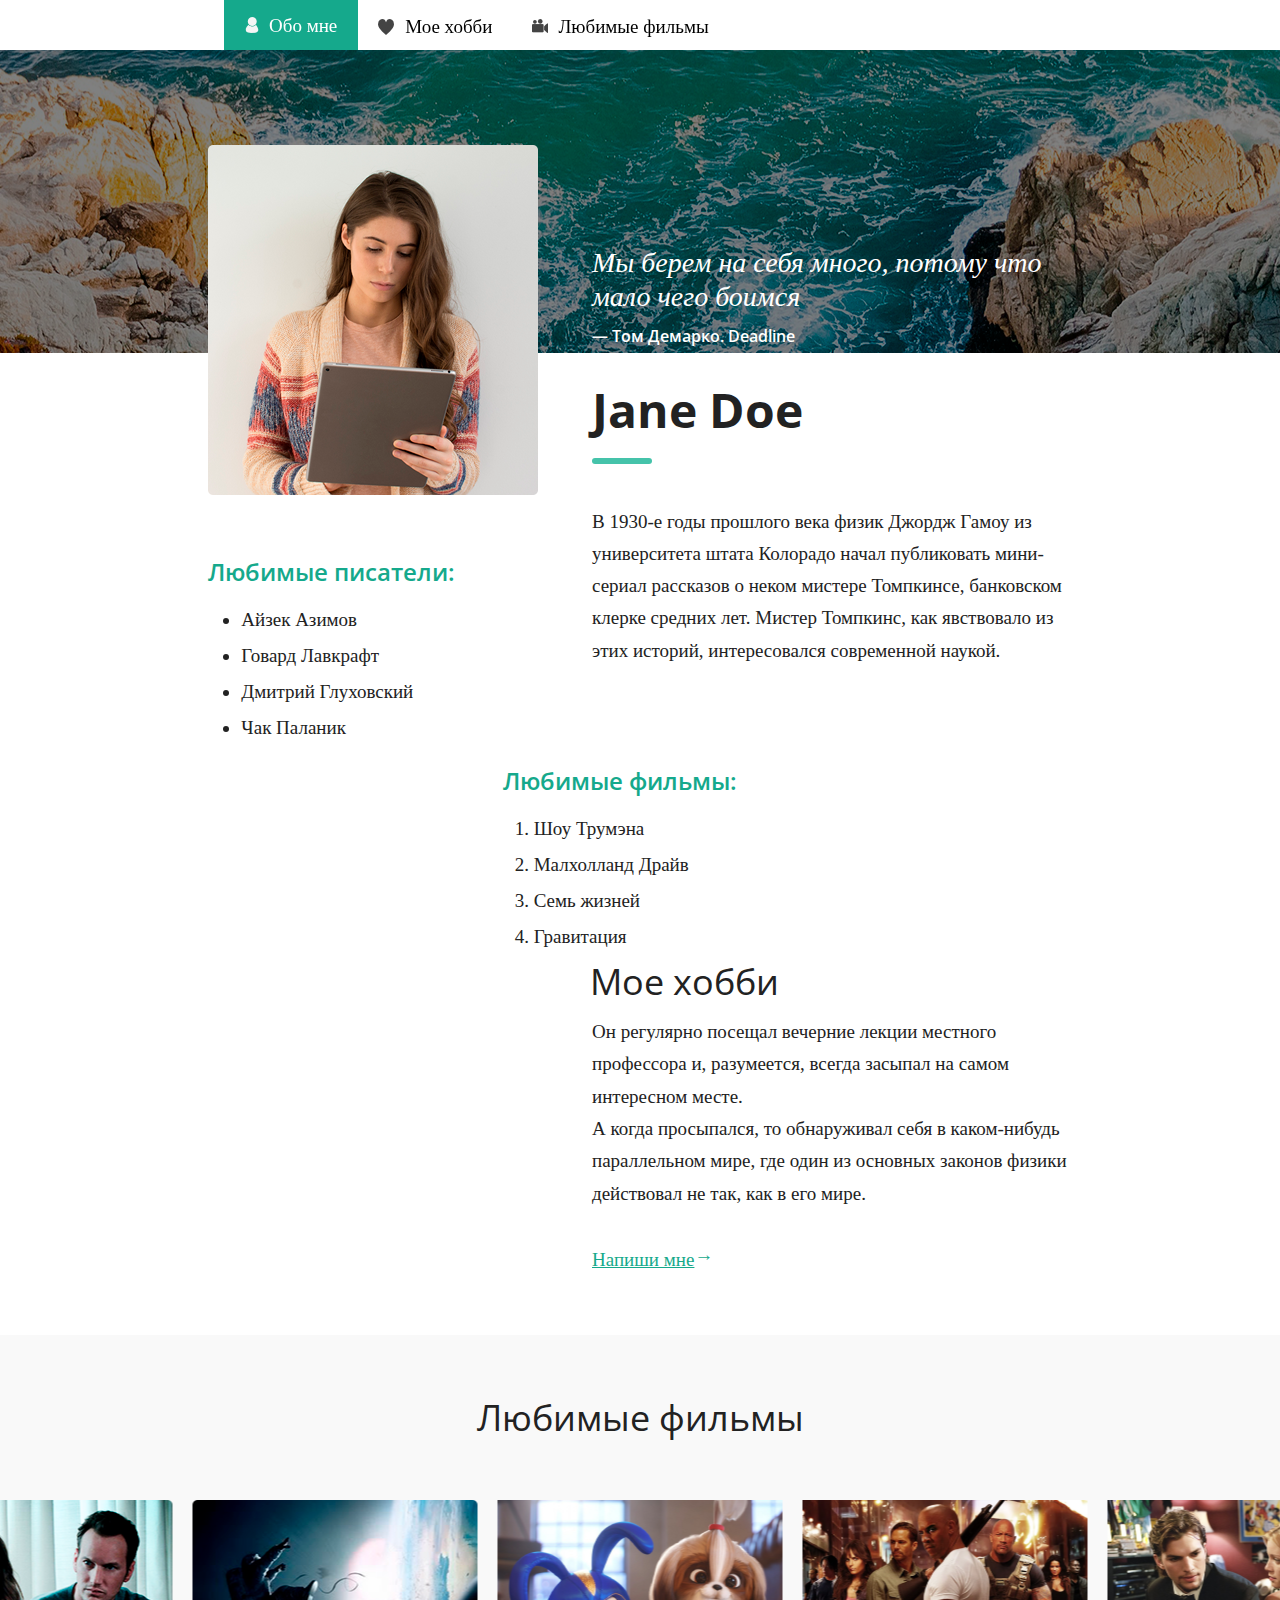
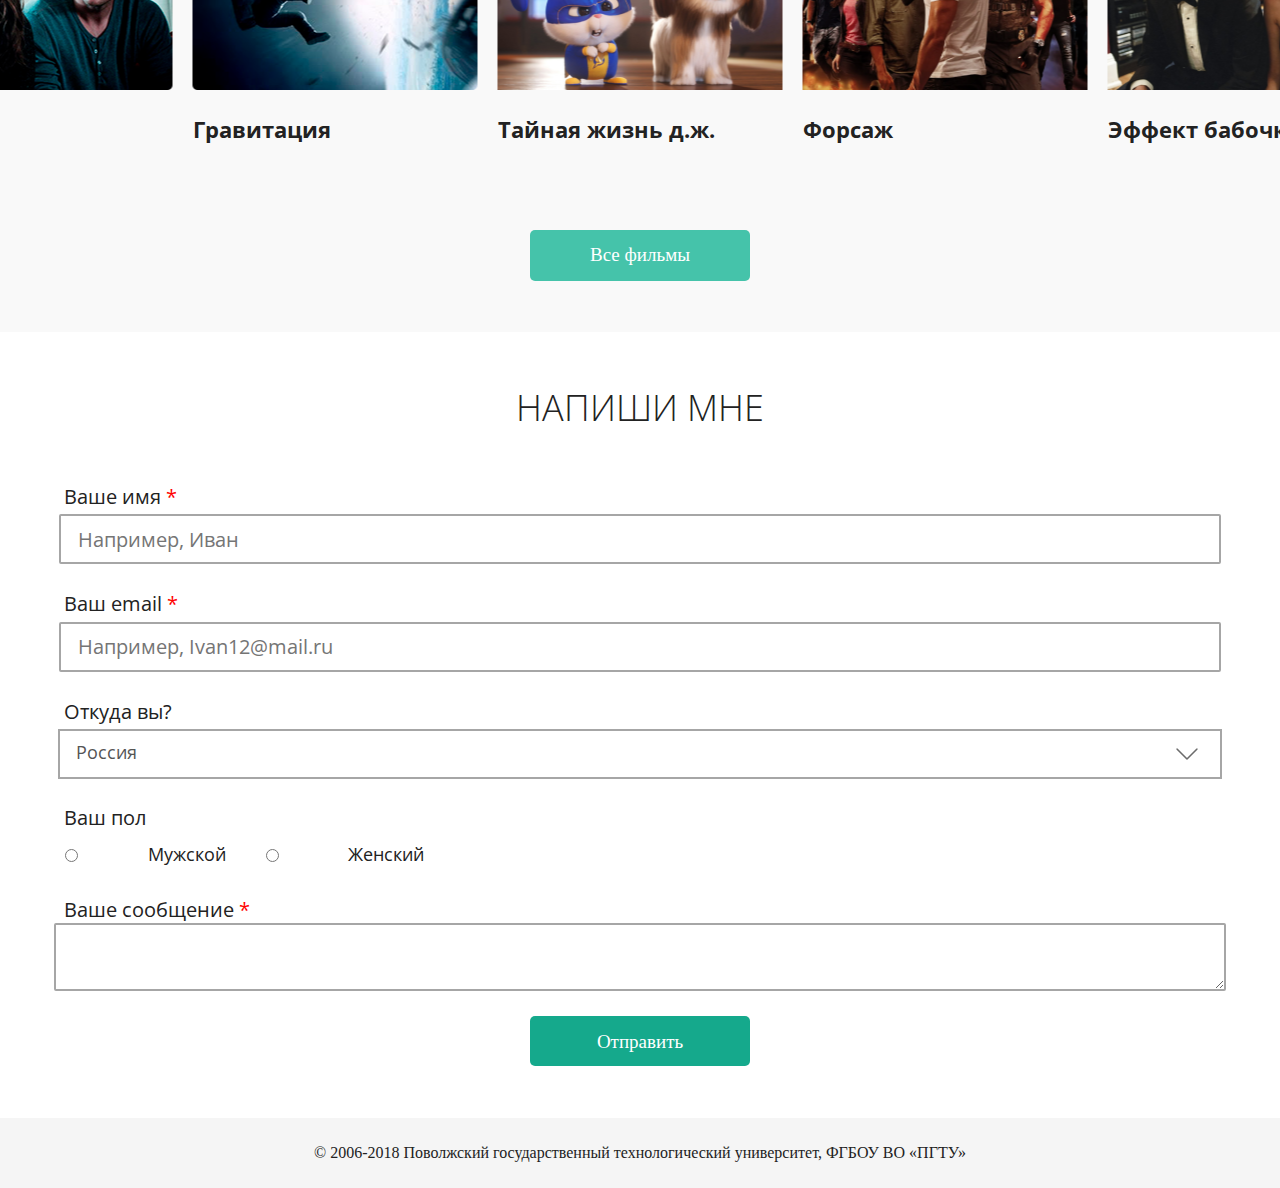
==== lw12/index.html @ cef49a0c "add adaptivity up to 1024px" ====
<!DOCTYPE html>
<html lang="ru">
  <head>
    <meta charset="UTF-8">
    <title>Страничка о человеке</title>
    <meta name="viewport" content="width=device-width, initial-scale=1.0">
    <link href="css/main.css" rel="stylesheet">
    <script src="js/main.js" defer></script>
  </head>
  <body>
    <article>                   <!--Обо мне-->
      <div class="container">
        <a class="anchor_about" name="about_me"></a>
        <div class="about">
          <nav>                       <!--Меню-->
            <ul class="menu">
              <li class="menu_about">
                <a href="#about_me" class="person_icon icon">
                  Обо мне
                </a>  
              </li>
              <li>
                <a href="#hobby" class="hobby_icon icon">
                  Мое хобби
                </a>  
              </li>
              <li>
                <a href="#film" class="video_icon icon">
                  Любимые фильмы
                </a>  
              </li>
            </ul>
          </nav>
          <img src="img/photo.png" class="my_photo">
          <div class="name">
            <blockquote class="citation">
              Мы берем на себя много, потому что 
              мало чего боимся
              <strong class="author">— Том Демарко. Deadline</strong>
            </blockquote>
            <h1 class="name_header">
              Jane Doe
            </h1>
            <div class="rectangle"></div>
          </div>
          <p class="physic">
            В 1930-е годы прошлого века физик Джордж Гамоу из 
            университета штата Колорадо начал публиковать
            мини-сериал рассказов о неком мистере Томпкинсе, 
            банковском клерке средних лет. Мистер Томпкинс, как 
            явствовало из этих историй, интересовался современной 
            наукой. 
          </p>
          <div class="favorite writers">
            <h2 class="header_list">Любимые писатели:</h2>
            <ul class="list_writer">
              <li>Айзек Азимов</li>
              <li>Говард Лавкрафт</li>
              <li>Дмитрий Глуховский</li>
              <li>Чак Паланик</li>
            </ul>
          </div>
          <div class="favorite movies">
            <h2 class="header_list">Любимые фильмы:</h2>
            <ul class="list_film">
              <li>1. Шоу Трумэна</li>
              <li>2. Малхолланд Драйв</li>
              <li>3. Семь жизней</li>
              <li>4. Гравитация</li>
            </ul>
          </div>
          <a class="anchor_hobby" name="hobby"></a>
          <div class="hobby">
            <h2 class="hobby_header">
              Мое хобби
            </h2>
            <p class="hobby_text">
              Он регулярно посещал вечерние лекции местного профессора
              и, разумеется, всегда засыпал на самом интересном месте.<br>     
              А когда просыпался, то обнаруживал себя в каком-нибудь 
              параллельном мире, где один из основных законов физики
              действовал не так, как в его мире. 
            </p>
            <a class="ref" href="#form">Напиши мне</a>
          </div>
          <div class="clear"></div>
        </div>
      </div>
    </article>
    <section class="films">     <!--Фильмы-->
      <div class="container">   
        <h2 class="header_loving_movies">Любимые фильмы</h2>
        <a class="anchor_film" name="film"></a>
        <img class="arrow_left" id="arrow_left" name="arrow_left" src="img/arrow_left.png">
        <div class="loving_movies">
          <div class="carusel" id="carusel">
            <div class="film" id="film1">
              <img src="img/film1.png">
              <h3 class="film_header">Побег из Шоушенка</h3>
              <p class="film_text">
                Успешный банкир Энди Дюфрейн 
                обвинен в убийстве собственной 
                жены и ее любовника. Оказавшись в 
                тюрьме под названием Шоушенк, он 
                сталкивается с жестокостью и 
                беззаконием, царящими по обе 
                стороны решетки. Каждый, кто 
                попадает в эти стены, становится их 
                рабом до конца жизни. Но Энди, 
                вооруженный живым умом и доброй 
                душой, отказывается мириться с 
                приговором судьбы и начинает 
                разрабатывать невероятно дерзкий 
                план своего освобождения.
              </p>
            </div>
            <div class="film" id="film2">
              <img src="img/film2.png">
              <h3 class="film_header">Наркоз</h3>
              <p class="film_text">
                Клай Бересфорд вынужден лечь под 
                нож. Однако в процессе операции на 
                сердце он неожиданно приходит в 
                себя. Находясь в парализованном 
                состоянии, будучи не в силах 
                пошевелить ни рукой, ни ногой, он, 
                тем не менее, чувствует каждое 
                касание скальпеля к своей плоти…
              </p>    
            </div>
            <div class="film" id="film3">
              <img src="img/film3.png">
              <h3 class="film_header astral">Астрал</h3>
              <p class="film_text">
                Джош и Рене переезжают со своими 
                детьми в новый дом, но не успевают 
                толком распаковать вещи, как 
                начинаются странные события. 
                Необъяснимо перемещаются 
                предметы, в детской звучат странные 
                звуки… Но в настоящий ужас 
                приходят родители, когда их 
                десятилетний сын Далтон впадает в 
                кому. Все усилия врачей в больнице 
                помочь мальчику безуспешны.
              </p>  
            </div>
            <div class="film" id="film4">
              <img src="img/film4.png">
              <h3 class="film_header">Гравитация</h3>
              <p class="film_text">
                Доктор Райан Стоун, блестящий 
                специалист в области медицинского 
                инжиниринга, отправляется в свою 
                первую космическую миссию под 
                командованием ветерана 
                астронавтики Мэтта Ковальски, для 
                которого этот полет — последний 
                перед отставкой. Но во время, 
                казалось бы, рутинной работы за 
                бортом случается катастрофа.<br>
                Шаттл уничтожен, а Стоун и 
                Ковальски остаются совершенно 
                одни; они находятся в связке друг с 
                другом, и все, что они могут, — это 
                двигаться по орбите в абсолютно 
                черном пространстве без всякой 
                связи с Землей и какой-либо 
                надежды на спасение.
              </p>
            </div>
            <div class="film" id="film5">
              <img src="img/film5.png">
              <h3 class="film_header">Тайная жизнь д.ж.</h3>
              <p class="film_text">
                Чем же питомцы занимаются в 
                свободное время, когда их хозяева 
                уходят на работу? Оставшись одни, 
                домашние животные понимают, что 
                ничто человеческое им не чуждо: 
                ходят в гости, совершают набеги на 
                холодильник, слушают музыку и 
                весело проводят время. Но однажды 
                хозяйка главного героя приводит в 
                дом ещё одну собаку. И тогда 
                привычный образ жизни в 
                мгновение ока переворачивается с 
                ног на голову!
              </p>
            </div>
            <div class="film" id="film6">
              <img src="img/film6.png">
              <h3 class="film_header">Форсаж</h3>
              <p class="film_text">
                Серия американских фильмов в 
                жанре экшн. В центре сюжета 
                фильмов - незаконные гонки, 
                разборки уличных банд, кражи с
                использованием транспортных 
                средств. Каждый фильм - уникальная 
                история "семьи" гонщиков, которые 
                разворачивают и осуществляют 
                невероятные стратегические планы 
                по решению возникших на их пути 
                трудностей! 
              </p>    
            </div>
            <div class="film" id="film7">
              <img src="img/film7.png">
              <h3 class="film_header astral">Эффект бабочки</h3>
              <p class="film_text">
                Мальчик Эван перенял от своего 
                отца-психопата, ныне запертого в 
                доме для умалишённых, странную 
                болезнь — он не помнит некоторых 
                эпизодов своей жизни, причем в эти 
                моменты происходили довольно 
                странные, а то и ужасные события. 
                Возмужав и поступив в колледж, 
                Эван делает удивительное открытие. 
                Читая дневники, которые он писал в 
                детстве по совету врача, Эван может 
                возвращаться в детство и своими 
                действиями менять будущее.
              </p>  
            </div>
            <div class="film" id="film8">
              <img src="img/film8.png">
              <h3 class="film_header">Мальчишник в Вегасе</h3>
              <p class="film_text">
                Они мечтали устроить незабываемый 
                мальчишник в Вегасе. Но теперь им 
                необходимо вспомнить, что именно 
                произошло: что за ребенок сидит в 
                шкафу номера отеля? Как в ванную 
                попал тигр? Почему у одного из них 
                нет зуба? И, самое главное, куда 
                делся жених? То, что парни 
                вытворяли на вечеринке, не идет ни в 
                какое сравнение с тем, что им 
                придется сделать на трезвую голову, 
                когда они будут шаг за шагом 
                восстанавливать события прошлой 
                ночи.
              </p>
            </div>
            <div class="film" id="film9"> 
              <img src="img/film9.png">
              <h3 class="film_header">Superнянь</h3>
              <p class="film_text">
                Клэр и Марк уезжают на все 
                выходные со спокойной душой, ведь 
                они оставили своего малолетнего 
                отпрыска Реми на попечении 
                правильного парня и симпатяги 
                Фрэнка. На следующий день супругов 
                будит звонок из полиции, 
                сообщающий, что их дом перевёрнут 
                вверх дном, а сын исчез! На месте 
                происшествия осталась лишь 
                видеокамера, запечатлевшая на 
                удивление бурные события 
                минувшей ночи.
              </p>
            </div>
            <div class="film" id="film10">
              <img src="img/film10.png">
              <h3 class="film_header">3м. над уровнем неба</h3>
              <p class="film_text">
                История двух молодых людей, 
                которые принадлежат к разным 
                мирам. Баби ― богатая девушка, 
                которая отображает доброту и 
                невинность. Аче — мятежный 
                мальчик, импульсивный,
                бессознательный, склонный к риску 
                и опасности. Это маловероятно, 
                практически невозможно, но их 
                встреча неизбежна, и в этом 
                неистовом путешествии между ними 
                возникает первая большая любовь.
              </p>    
            </div>
          </div>
        </div>
        <img class="arrow_right" id="arrow_right" name="arrow_right" src="img/arrow_right.png">
        <a href="#" class="button">Все фильмы</a>
      </div>
    </section>
    <section>                   <!--Напиши мне-->
      <a class="anchor_form" name="form"></a>
      <div class="container">
        <h2 class="text_me">Напиши мне</h2>
        <form class="form" action="php/index.php" method="POST">
          <label for="name">Ваше имя <span class="star">*</span></label>
          <input class="input_cell" name="name" id="name" type="text" maxlength="255" required="required" title="Имя" placeholder="Например, Иван">
          <label for="email">Ваш email <span class="star">*</span></label>
          <input class="input_cell" name="email" id="email" type="email" maxlength="255" required="required" title="Email" placeholder="Например, Ivan12@mail.ru">
          <label for="country">Откуда вы?</label>  
          <select class="input_cell country" name="country" id="country" title="Страна" size="1">
            <option>Россия</option>
            <option>Белоруссия</option>
            <option>Казахстан</option>
            <option>Украина</option>
            <option>Армения</option>
            <option>Азербайджан</option>
            <option>Киргизия</option>
            <option>Молдавия</option>
            <option>Таджикистан</option>
            <option>Узбекистан</option>
          </select>
          <label for="sex">Ваш пол</label>
          <div class="sex">
            <input class="male" name="sex" id="male" type="radio" value="male">
            <label for="male">Мужской</label>
            <input class="female" name="sex" id="female" type="radio" value="female">
            <label for="female">Женский</label>
          </div>
          <label for="sms">Ваше сообщение <span class="star">*</span></label>
          <textarea class="input_cell sms" name="sms" id="sms" maxlength="1020" required="required" title="Сообщение"></textarea>
          <input class="submit" type="submit" value="Отправить">
        </form>
      </div>
    </section>
  </body>
</html>
---- lw12/css/main.css ----
@import url('https://fonts.googleapis.com/css?family=Open+Sans:300,400,600,700&display=swap');

body 
{
    font: 400 19px/1.7 Georgia; 
    padding: 0; 
    margin: 0; 
    color: #222222;
}

.container
{
    width: 100%;
    padding: 0.1% 0;
}

div
{
    box-sizing: border-box;  
}

nav 
{
    display: none;
}

.my_photo
{
    max-width: 100%;
}

.name
{
    display: flex;
    flex-direction: column;
}

.citation
{
    margin: 5% 0;
    text-align: center;
    font: italic 28px/1.2 Georgia;
}

.author
{
    display: block;
    font: 600 16px/1'Open Sans';
    margin: 3% 0;
}

.name_header
{
    order: -2;
    font: 700 48px 'Open Sans';
    margin: 7% auto;
}

.rectangle
{
    order: -1;
    background: #45c3aa;
    border-radius: 10px;
    width: 60px;
    height: 6px;
    margin: 0 auto;
}

.physic
{
    margin: 0 4%;
}

.header_list
{
    font: 600 24px/1.5 'Open Sans';
    color: #15a98c;
    margin: 0;
    text-align: center;
}

.favorite
{
    margin-top: 14%;
}

.favorite li
{
    margin: 14px 0 0 0;
    font: 19px/1.16 Georgia;
}

.list_writer
{
    padding: 0 0 0 21px;
    margin-left: 15%;
}

.list_film
{
    padding: 0;
    margin-left: 15%;
    list-style: none;
}

.hobby
{

}

.hobby_header
{
    font: 400 36px 'Open Sans';
    text-align: center;
    margin: 14% 0 3%;
}

.hobby_text
{
    margin: 0 4%;
}

.ref
{
    color: #15a98b;
    float: right;
    margin-right: 20%;
    margin-bottom: 14%;
    font: 400 19px Georgia;
}

.ref:after
{
    content: "→";
    position: absolute;
}

.clear
{
    clear: both;
}

.header_loving_movies
{
    font: 400 36px/1 'Open Sans';
    text-align: center;
    margin-top: 14%;
    margin-bottom: 15%;
}

.loving_movies
{
    overflow: hidden;
}

.films
{
    background: #f9f9f9;
}

.carusel
{
    display: flex;
    transform: translateX( calc(100% / 2 - 142.5px - 305px * 4 ) );
}

.arrow_left, .arrow_right
{
    display: none;
}

/*Удалить для мобильника*/
.arrow_left:hover, .arrow_right:hover
{
    opacity: 0.9;
    cursor: pointer;
}

.film
{
    margin-right: 20px;
    width: 285px;
}

.film_header
{
    font: 700 22px 'Open Sans';
    margin-top: 14px;
}

.astral
{
    margin-left: 0;
}

.film_text
{
   display: none;
}

.button
{
    background: #45c3aa;
    color: #fff;
    display: block;
    width: 202px;
    padding: 9px;
    margin: 5% auto 50px auto;
    border-radius: 5px;
    text-align: center;
    text-decoration: none;
}

.text_me
{
    font: 300 36px 'Open Sans';
    text-transform: uppercase;
    text-align: center;
    margin: 50px 0;
}

label
{
    margin-left: 5%;
    font: 400 20px 'Open Sans';
}

.star
{
    color: red;
}

.input_cell:focus
{
    border: 2px solid #15a98c; 
}

.input_cell
{
    display: block;
    width: 86%;
    margin: 0 auto 25px;
    font: 400 20px 'Open Sans';
    padding-left: 17px;
}

input[name="name"], input[name="email"]
{
    height: 44px;
    border: 2px solid #a6a6a6;
    border-radius: 2px;
}

.country
{
    width: 93%;
    height: 50px;
    font: 400 18px 'Open Sans';
    color: #555; 
    border: 2px solid #a6a6a6;
    padding-left: 16px;
    padding-bottom: 3px;
    -webkit-appearance: none;
    -moz-appearance: none;
    appearance: none;
    background: url(../img/arrow_down.png) no-repeat 98% 50%;
}

label[for="sex"]
{
    display: block;
    margin-bottom: 8px;
}

label[for="male"], label[for="female"]
{
    font: 400 18px 'Open Sans';
}

.sex
{
    margin-left: 5%;
    margin-bottom: 25px;
}

.male
{
    position: relative;
    top: 1px;
    margin: 0 4px 0 1px;
}

.female
{
    position: relative;
    top: 1px;
    margin-left: 36px;
}

label[for="sms"]
{
    display: block;
}

.sms
{
    width: 90.5%;
    border: 2px solid #a6a6a6;
    border-radius: 2px;
    font: 400 20px 'Open Sans';
    padding: 5px;
}

.submit
{
    display: block;
    width: 220px;
    height: 50px;
    color: #fff;
    font: 400 19px Georgia;
    line-height: 50px;
    background: #15a98c;
    border-radius: 5px;
    margin: 15px auto;
    border: none;
}

.form
{
    max-width: 100%;
    margin: 50px auto;
}

body:after
{
    content:"© 2006-2018 Поволжский государственный технологический университет, ФГБОУ ВО «ПГТУ»";
    display: block;
    background: #f5f5f5;
    font-size: 16px;
    text-align: center;
}

.anchor_about
{
    position: relative;
    top: 150px;
}

.anchor_hobby
{
    position: relative;
    top: 200px;
}

.anchor_film
{
    position: relative;
    top: 300px;
}

.anchor_form
{
    position: relative;
    top: 48px;
}

@media screen and (min-width: 480px)
{
    .my_photo
    {
        display: block;
        margin: 10% auto 0 auto;
    }

    .list_writer, .list_film
    {
        margin-left: 30%;
    }

    input[name="name"], input[name="email"]
    {
        width: 89%;
    }
}

@media screen and (min-width: 768px)
{
    article
    {
        background: url(../img//background.png) no-repeat center -5%;
    }

    .favorite
    {
        display: inline-block;
        margin-top: 5%;
    }

    .writers
    {
        margin-left: 15%;
    }

    .movies
    {
        float: right;
        margin-right: 15%;
    }

    .list_writer, .list_film
    {
        margin-left: 5%;
    }

    .hobby_header
    {
        margin-top: 5%;
    }

    .ref
    {
        margin-bottom: 8%;
    }

    .header_loving_movies
    {
        margin-top: 5%;
        margin-bottom: 5%;
    }

    .country
    {
        width: 91%;
    }

    body:after
    {
        content:"© 2006-2018 Поволжский государственный технологический университет, ФГБОУ ВО «ПГТУ»";
        display: block;
        background: #f5f5f5;
        height: 70px;
        line-height: 70px;
        font-size: 16px;
        text-align: center;
    }
}

@media screen and (min-width: 1024px)
{
    .about
    {
        width: 960px;
        margin: 0 auto;
    }

    nav
    {
        display: block;
        position: fixed;
        z-index: 1;
        margin: 0 5%;
    }

    nav:before
    {
        content: "";
        display: block;
        height: 50px;
        width: 100%;
        background: #fff;
        position: fixed;
        top: 0;
        left: 0;
        z-index: -1;
    }

    .menu
    {
        margin: 0;
        padding: 0;
        list-style: none;
        height: 50px;
    }

    .menu li
    {
        float: left;
    }

    .menu_about
    {
        background: #15a98c;
        position: relative;
        bottom: 1px;
    }

    .icon
    {
        color: #000;
        display: block;
        height: 48.5px;
        padding: 0 21px 0 30px;
        text-decoration: none;
        text-align: center;
        font-size: 19px;
        line-height: 50px;
    }

    .person_icon
    {
        background: url(../img/about_me_icon.png) no-repeat 6px 16px;
        color: #fff;
        margin: 1px 0 0 15px;
    }

    .hobby_icon
    {
        background: url(../img/hobby_icon.png) no-repeat 12px 17px;
        margin: 1px 0 0 8px;
        padding-left: 39px;
    }

    .video_icon
    {
        background: url(../img/video_icon.png) no-repeat 12px 16px;
        margin: 1px 0 0 7px;
        padding-left: 38px;
    }

    .my_photo
    {
        display: inline;
        margin: 15% 5% 0 5%;
    }

    .name
    {
        display: block;
        float: right;
        width: 50%;
        margin: 23% 5% 0 0;
    }

    .citation
    {
        color: #fff;
        text-align: left;
        width: 100%;
    }

    .rectangle
    {
        display: inline-block;
    }

    .name_header
    {
        display: block;
        font: 700 48px 'Open Sans';
        margin: 7% auto 0;
    }

    .rectangle
    {
        order: 0;
        background: #45c3aa;
        border-radius: 10px;
        width: 60px;
        height: 6px;
        margin: 0 auto;
    }

    .physic
    {
        width: 50%;
        float: right;
        margin: 0 5% 7% 1%;
    }

    .header_list
    {
        text-align: left;
    }

    .writers
    {
        display: block;
        float: left;
        margin-left: 5%;
    }

    .movies
    {
        display: block;
        float: left;
        margin: 3% 0 0 5%;
    }

    .hobby_header
    {
        text-align: left;
        margin: 0;
        position: relative;
        bottom: 10px;
        right: 2px;
    }

    .hobby
    {
        width: 50%;
        float: right;
        margin: 0 5% 6% 1%;
    }

    .hobby_text
    {
        margin: 0 0 7% 0;
    }

    .ref
    {
        float: none;
    }
}
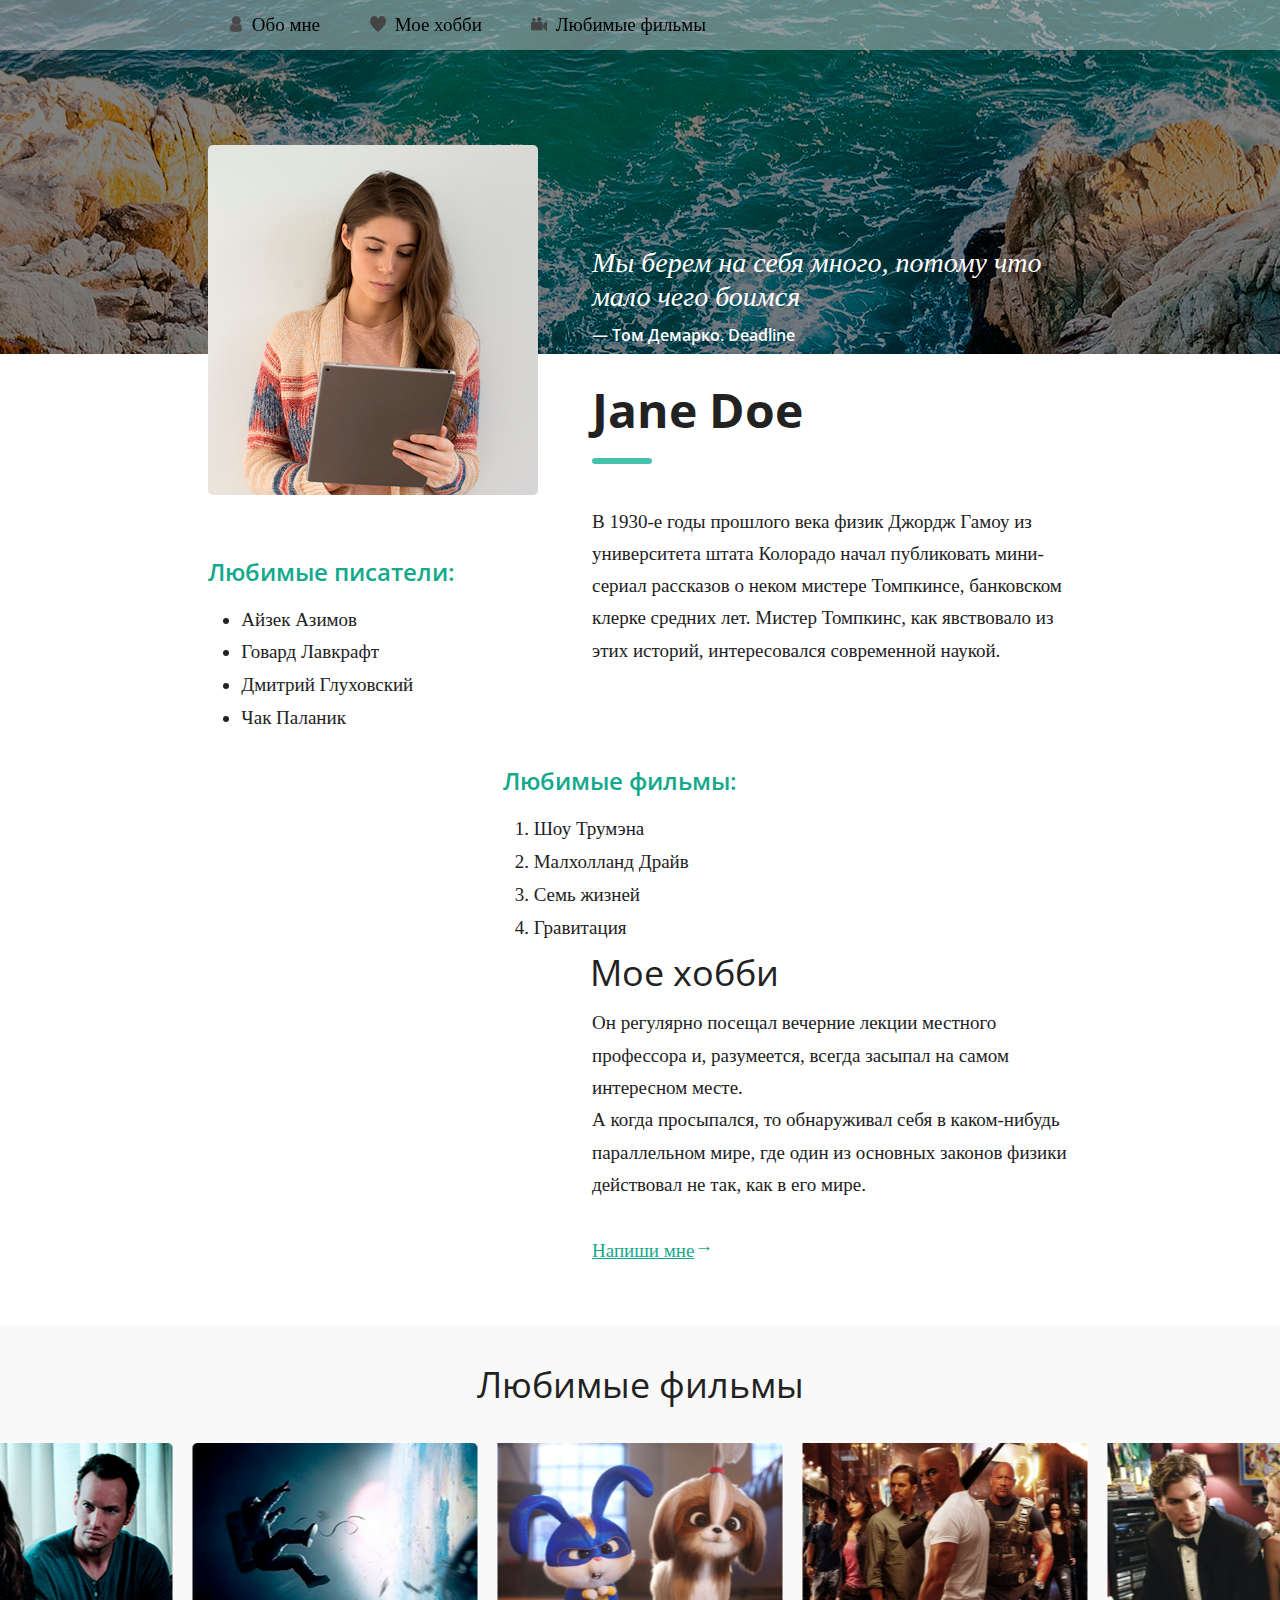
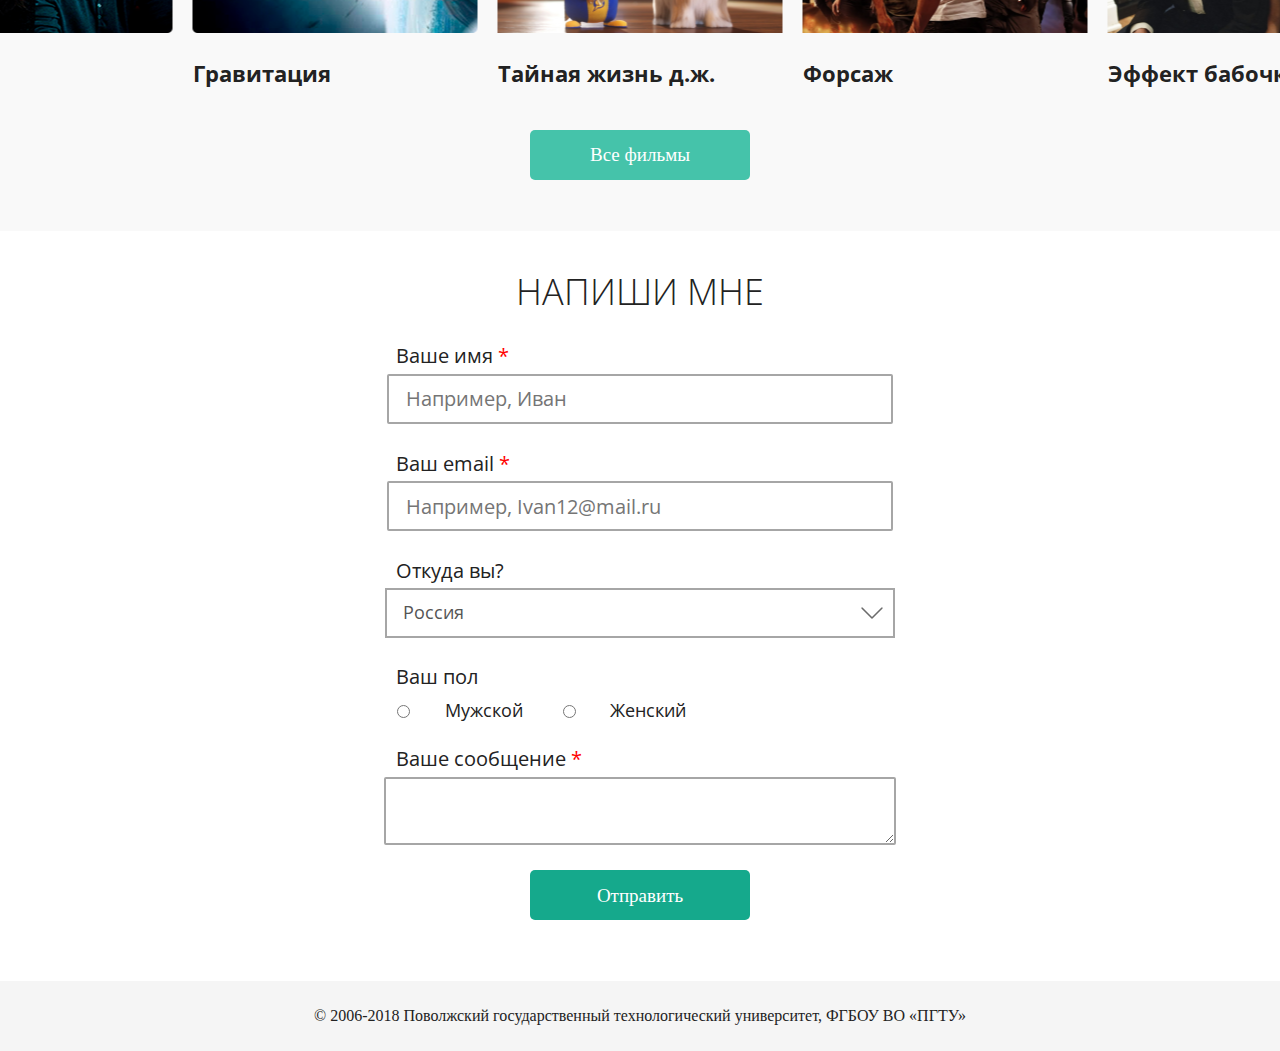
==== commit 64e19509: "added burger menu" ====
--- a/lw12/index.html
+++ b/lw12/index.html
@@ -6,31 +6,34 @@
     <meta name="viewport" content="width=device-width, initial-scale=1.0">
     <link href="css/main.css" rel="stylesheet">
     <script src="js/main.js" defer></script>
+    <script src="js/slider.js" defer></script>
   </head>
   <body>
     <article>                   <!--Обо мне-->
       <div class="container">
-        <a class="anchor_about" name="about_me"></a>
         <div class="about">
-          <nav>                       <!--Меню-->
-            <ul class="menu">
-              <li class="menu_about">
+          <div class="burger">
+            <div class="rect"></div>
+            <div class="rect"></div>
+            <div class="rect"></div>
+          </div>
+          <div class="nav"> <!--Меню-->
+            <div class="menu">
                 <a href="#about_me" class="person_icon icon">
+                  <img class="person_icon_img" src="img/about_me_icon.png">
                   Обо мне
-                </a>  
-              </li>
-              <li>
+                </a>
                 <a href="#hobby" class="hobby_icon icon">
+                  <img class="hobby_icon_img" src="img/hobby_icon.png">
                   Мое хобби
-                </a>  
-              </li>
-              <li>
+                </a>
                 <a href="#film" class="video_icon icon">
+                  <img class="video_icon_img" src="img/video_icon.png">
                   Любимые фильмы
-                </a>  
-              </li>
-            </ul>
-          </nav>
+                </a>
+            </div>
+          </div>
+          <a class="anchor_about anchor" name="about_me"></a>
           <img src="img/photo.png" class="my_photo">
           <div class="name">
             <blockquote class="citation">
@@ -69,11 +72,11 @@
               <li>4. Гравитация</li>
             </ul>
           </div>
-          <a class="anchor_hobby" name="hobby"></a>
           <div class="hobby">
             <h2 class="hobby_header">
               Мое хобби
             </h2>
+            <a class="anchor_hobby anchor" name="hobby"></a>
             <p class="hobby_text">
               Он регулярно посещал вечерние лекции местного профессора
               и, разумеется, всегда засыпал на самом интересном месте.<br>     
@@ -90,7 +93,7 @@
     <section class="films">     <!--Фильмы-->
       <div class="container">   
         <h2 class="header_loving_movies">Любимые фильмы</h2>
-        <a class="anchor_film" name="film"></a>
+        <a class="anchor_film anchor" name="film"></a>
         <img class="arrow_left" id="arrow_left" name="arrow_left" src="img/arrow_left.png">
         <div class="loving_movies">
           <div class="carusel" id="carusel">
@@ -288,7 +291,7 @@
       </div>
     </section>
     <section>                   <!--Напиши мне-->
-      <a class="anchor_form" name="form"></a>
+      <a class="anchor_form anchor" name="form"></a>
       <div class="container">
         <h2 class="text_me">Напиши мне</h2>
         <form class="form" action="php/index.php" method="POST">
--- a/lw12/css/main.css
+++ b/lw12/css/main.css
@@ -19,25 +19,142 @@
     box-sizing: border-box;  
 }
 
-nav 
-{
-    display: none;
-}
-
-.my_photo
-{
-    max-width: 100%;
-}
-
-.name
+.nav
+{
+    width: 100%;
+    position: absolute;
+    opacity: 0;
+    overflow: hidden;
+}
+
+.transition
+{
+    transition: all 1000ms ease 0s;
+}
+
+.nav.active
+{
+    opacity: 1;
+}
+
+.menu
+{
+    display: flex;
+    align-items: center;
+    flex-direction: column;
+    margin: 0;
+    padding: 0;
+    background: rgba(112, 112, 112, 0.5);
+}
+
+.icon
+{
+    color: #000;
+    display: block;
+    height: 48.5px;
+    padding: 0 21px 0 30px;
+    text-decoration: none;
+    font: 500 22px Georgia;
+    line-height: 50px;
+}
+
+.person_icon_img, .hobby_icon_img, .video_icon_img
+{
+    position: relative;
+    top: 1px;
+    right: 4px;
+}
+
+.person_icon_img
+{
+    filter: brightness(30%);
+}
+
+.person_icon
+{
+    margin-left: 15px;
+}
+
+.hobby_icon
+{
+    margin-left: 8px;
+    padding-left: 39px;
+    order: 1;
+}
+
+.video_icon
+{
+    margin-left: 7px;
+    padding-left: 38px;
+}
+
+.burger
 {
     display: flex;
     flex-direction: column;
+    padding: 5px 0 12px ;
+    align-items: center;
+}
+
+.rect
+{
+    background: black;
+    display: inline-block;
+    height: 7px;
+    margin-top: 8px;
+    transition: transform 500ms;
+    width: 44px;
+}
+
+.rect:nth-child(2)
+{
+    transition-delay: 100ms;
+}
+
+.rect:nth-child(3)
+{
+    transition-delay: 100ms;
+}
+
+.burger.active
+{
+    background: rgba(112, 112, 112, 0.5);
+}
+
+.burger.active .rect:nth-child(1)
+{
+    transform: rotate(-45deg) translateX(-11px) translateY(11px);
+}
+
+.burger.active .rect:nth-child(2)
+{
+    transform: rotate(45deg);
+}
+
+.burger.active .rect:nth-child(3)
+{
+    transform: rotate(-45deg) translateX(10px) translateY(-10px);
+}
+
+
+.my_photo
+{
+    opacity: 1;
+    z-index: 1;
+    display: block;
+    max-width: 100%;
+    margin: 0 auto;
+}
+
+.name
+{
+    display: flex;
+    flex-direction: column;
 }
 
 .citation
 {
-    margin: 5% 0;
+    margin: 24px 0;
     text-align: center;
     font: italic 28px/1.2 Georgia;
 }
@@ -46,14 +163,14 @@
 {
     display: block;
     font: 600 16px/1'Open Sans';
-    margin: 3% 0;
+    margin: 14px 0;
 }
 
 .name_header
 {
     order: -2;
     font: 700 48px 'Open Sans';
-    margin: 7% auto;
+    margin: 34px auto;
 }
 
 .rectangle
@@ -81,25 +198,25 @@
 
 .favorite
 {
-    margin-top: 14%;
+    margin-top: 40px;
 }
 
 .favorite li
 {
-    margin: 14px 0 0 0;
+    margin: 5% 0 0 0;
     font: 19px/1.16 Georgia;
 }
 
 .list_writer
 {
     padding: 0 0 0 21px;
-    margin-left: 15%;
+    margin-left: calc( (100% - 220px) / 2 );
 }
 
 .list_film
 {
     padding: 0;
-    margin-left: 15%;
+    margin-left: calc( (100% - 220px) / 2 );
     list-style: none;
 }
 
@@ -112,7 +229,7 @@
 {
     font: 400 36px 'Open Sans';
     text-align: center;
-    margin: 14% 0 3%;
+    margin: 40px 0 14px;
 }
 
 .hobby_text
@@ -125,7 +242,7 @@
     color: #15a98b;
     float: right;
     margin-right: 20%;
-    margin-bottom: 14%;
+    margin-bottom: 40px;
     font: 400 19px Georgia;
 }
 
@@ -144,8 +261,8 @@
 {
     font: 400 36px/1 'Open Sans';
     text-align: center;
-    margin-top: 14%;
-    margin-bottom: 15%;
+    margin-top: 40px;
+    margin-bottom: 40px;
 }
 
 .loving_movies
@@ -205,7 +322,7 @@
     display: block;
     width: 202px;
     padding: 9px;
-    margin: 5% auto 50px auto;
+    margin: 20px auto 50px auto;
     border-radius: 5px;
     text-align: center;
     text-decoration: none;
@@ -216,7 +333,7 @@
     font: 300 36px 'Open Sans';
     text-transform: uppercase;
     text-align: center;
-    margin: 50px 0;
+    margin: 35px 0 25px;
 }
 
 label
@@ -266,21 +383,26 @@
     background: url(../img/arrow_down.png) no-repeat 98% 50%;
 }
 
-label[for="sex"]
-{
-    display: block;
-    margin-bottom: 8px;
-}
-
-label[for="male"], label[for="female"]
+label[for='sex']
+{
+    display: block;
+    margin-bottom: 5px;
+}
+
+label[for='male'], label[for='female']
 {
     font: 400 18px 'Open Sans';
 }
 
+label[for='sms']
+{
+    margin-bottom: 5px;
+}
+
 .sex
 {
     margin-left: 5%;
-    margin-bottom: 25px;
+    margin-bottom: 17px;
 }
 
 .male
@@ -327,8 +449,8 @@
 
 .form
 {
-    max-width: 100%;
-    margin: 50px auto;
+    max-width: 542px;
+    margin: 0 auto 60px;
 }
 
 body:after
@@ -340,56 +462,49 @@
     text-align: center;
 }
 
-.anchor_about
+.anchor_hobby
 {
     position: relative;
-    top: 150px;
-}
-
-.anchor_hobby
+    bottom: 70px;
+}
+
+.anchor_film
 {
     position: relative;
-    top: 200px;
-}
-
-.anchor_film
+    bottom: 100px;
+}
+
+.anchor_form
 {
     position: relative;
-    top: 300px;
-}
-
-.anchor_form
-{
-    position: relative;
-    top: 48px;
+    top: 40px;
 }
 
 @media screen and (min-width: 480px)
 {
-    .my_photo
-    {
-        display: block;
-        margin: 10% auto 0 auto;
-    }
-
-    .list_writer, .list_film
-    {
-        margin-left: 30%;
+    article
+    {
+        background: url(../img/background.png) no-repeat center -5%;
     }
 
     input[name="name"], input[name="email"]
     {
         width: 89%;
     }
+
+    .country
+    {
+        width: 94%;
+    }
+
+    .sms
+    {
+        width: 92%;
+    }
 }
 
 @media screen and (min-width: 768px)
 {
-    article
-    {
-        background: url(../img//background.png) no-repeat center -5%;
-    }
-
     .favorite
     {
         display: inline-block;
@@ -412,25 +527,9 @@
         margin-left: 5%;
     }
 
-    .hobby_header
-    {
-        margin-top: 5%;
-    }
-
-    .ref
-    {
-        margin-bottom: 8%;
-    }
-
-    .header_loving_movies
-    {
-        margin-top: 5%;
-        margin-bottom: 5%;
-    }
-
     .country
     {
-        width: 91%;
+        width: 94%;
     }
 
     body:after
@@ -453,21 +552,38 @@
         margin: 0 auto;
     }
 
-    nav
+    .burger
+    {
+        display: none;
+    }
+
+    .nav
     {
         display: block;
         position: fixed;
         z-index: 1;
-        margin: 0 5%;
-    }
-
-    nav:before
+        margin: 0 48px;
+        top: 0;
+        opacity: 1;
+    }
+
+    .nav.hidden
+    {
+        opacity: 0;
+    }
+
+    .nav:hover
+    {
+        opacity: 1;
+    }
+
+    .nav:before
     {
         content: "";
         display: block;
         height: 50px;
         width: 100%;
-        background: #fff;
+        background: rgba(196, 196, 196, 0.5);
         position: fixed;
         top: 0;
         left: 0;
@@ -476,9 +592,8 @@
 
     .menu
     {
-        margin: 0;
-        padding: 0;
-        list-style: none;
+        flex-direction: row;
+        background: none;
         height: 50px;
     }
 
@@ -498,8 +613,8 @@
     {
         color: #000;
         display: block;
-        height: 48.5px;
-        padding: 0 21px 0 30px;
+        height: 50px;
+        padding: 0 21px 0 25px;
         text-decoration: none;
         text-align: center;
         font-size: 19px;
@@ -508,23 +623,18 @@
 
     .person_icon
     {
-        background: url(../img/about_me_icon.png) no-repeat 6px 16px;
-        color: #fff;
-        margin: 1px 0 0 15px;
+        margin-left: 0;
     }
 
     .hobby_icon
     {
-        background: url(../img/hobby_icon.png) no-repeat 12px 17px;
-        margin: 1px 0 0 8px;
-        padding-left: 39px;
-    }
-
-    .video_icon
-    {
-        background: url(../img/video_icon.png) no-repeat 12px 16px;
-        margin: 1px 0 0 7px;
-        padding-left: 38px;
+        order: 0;
+    }
+
+    .icon:hover
+    {
+        filter: brightness(100%);
+        background: rgb(21, 169, 140);
     }
 
     .my_photo
@@ -624,41 +734,3 @@
 }
 
 
-
-
-
-
-
-
-
-
-
-
-
-
-
-
-
-
-
-
-
-
-
-
-
-
-
-
-
-
-
-
-
-
-
-
-
-
-
-
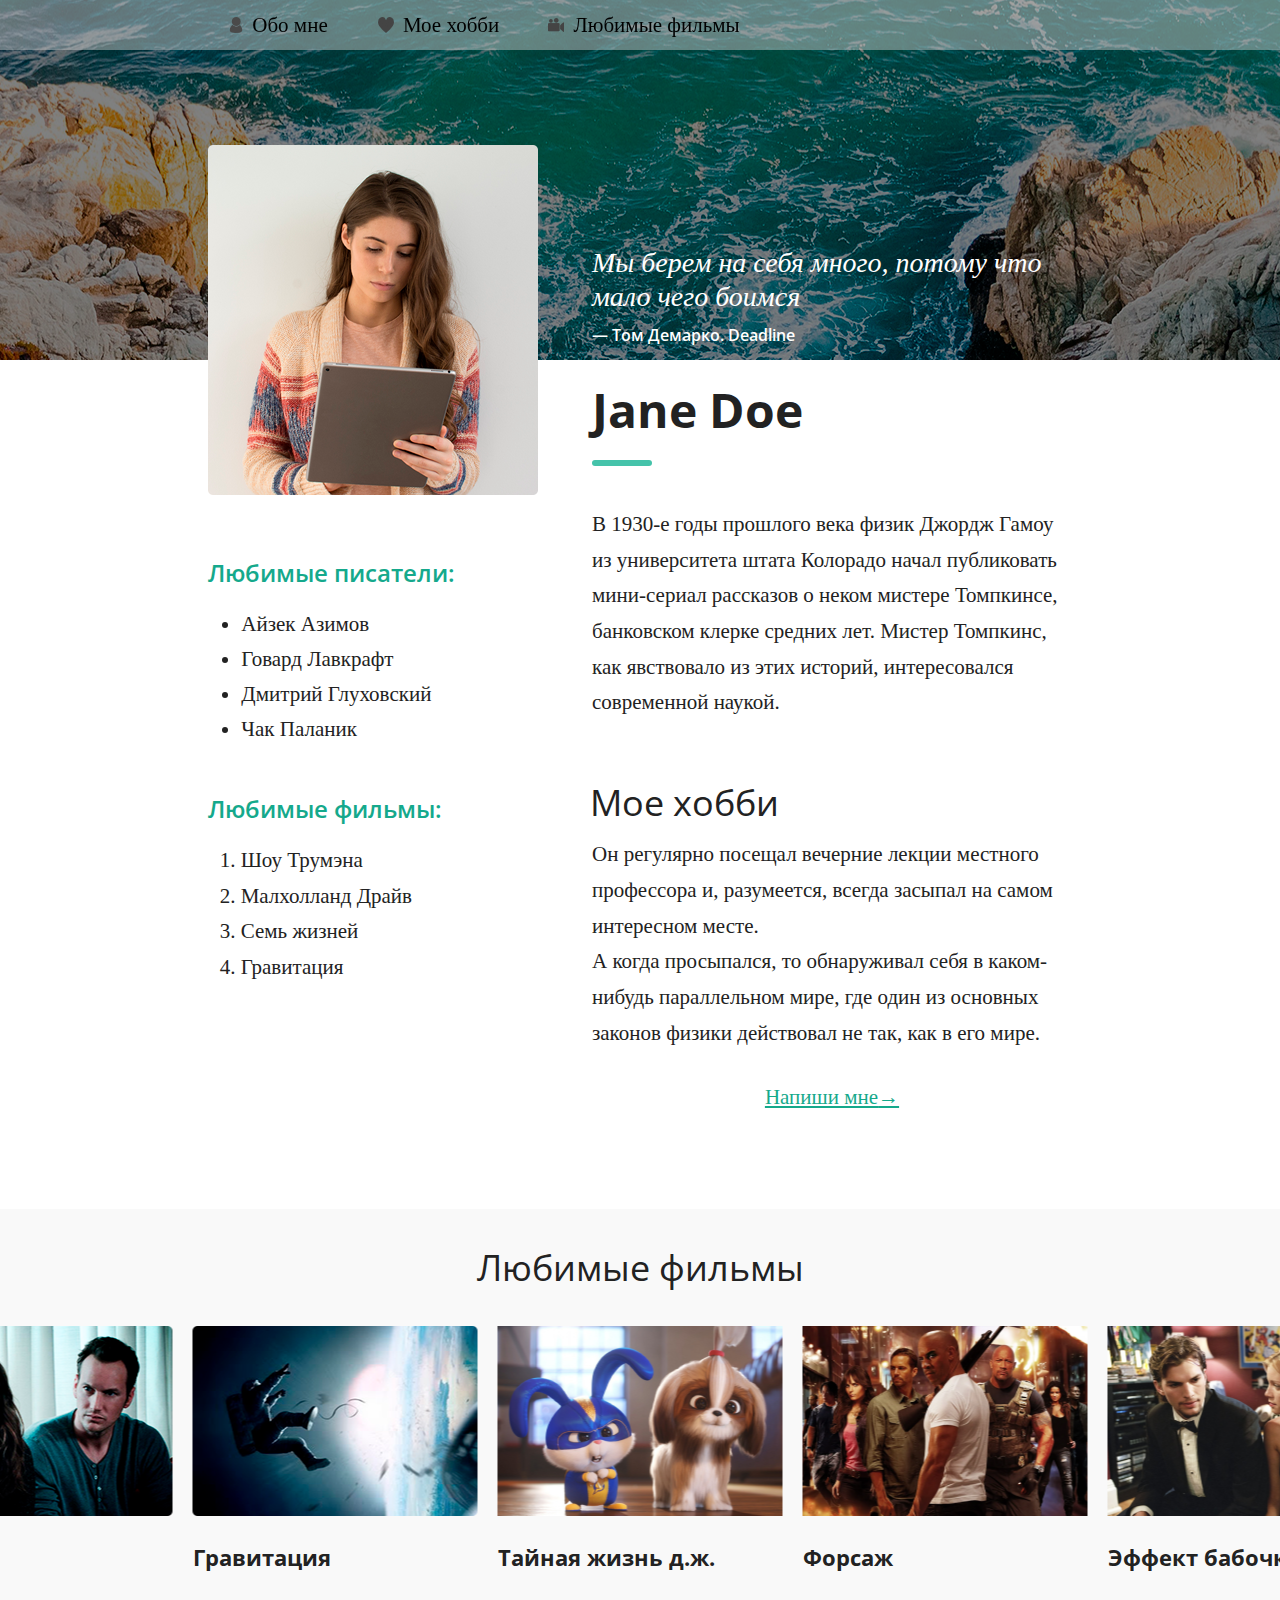
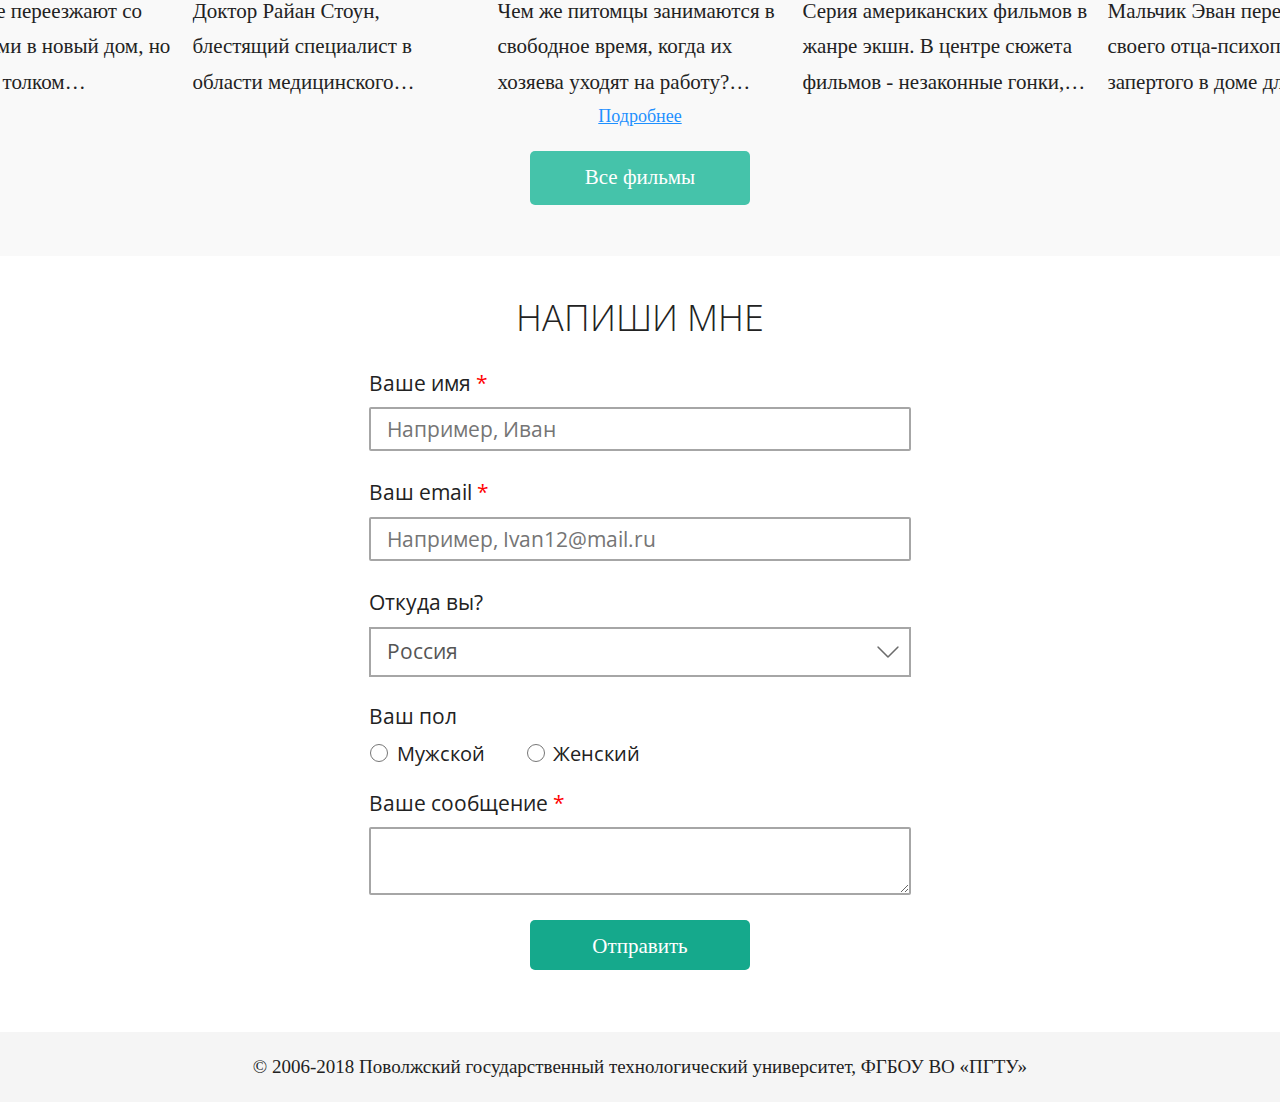
==== commit a16d7866: "fixed comments" ====
--- a/lw12/index.html
+++ b/lw12/index.html
@@ -100,7 +100,7 @@
             <div class="film" id="film1">
               <img src="img/film1.png">
               <h3 class="film_header">Побег из Шоушенка</h3>
-              <p class="film_text">
+              <p class="film_text film2_text">
                 Успешный банкир Энди Дюфрейн 
                 обвинен в убийстве собственной 
                 жены и ее любовника. Оказавшись в 
@@ -120,7 +120,7 @@
             <div class="film" id="film2">
               <img src="img/film2.png">
               <h3 class="film_header">Наркоз</h3>
-              <p class="film_text">
+              <p class="film_text film2_text">
                 Клай Бересфорд вынужден лечь под 
                 нож. Однако в процессе операции на 
                 сердце он неожиданно приходит в 
@@ -129,12 +129,12 @@
                 пошевелить ни рукой, ни ногой, он, 
                 тем не менее, чувствует каждое 
                 касание скальпеля к своей плоти…
-              </p>    
+              </p>
             </div>
             <div class="film" id="film3">
               <img src="img/film3.png">
               <h3 class="film_header astral">Астрал</h3>
-              <p class="film_text">
+              <p class="film_text film3_text">
                 Джош и Рене переезжают со своими 
                 детьми в новый дом, но не успевают 
                 толком распаковать вещи, как 
@@ -146,12 +146,12 @@
                 десятилетний сын Далтон впадает в 
                 кому. Все усилия врачей в больнице 
                 помочь мальчику безуспешны.
-              </p>  
+              </p>
             </div>
             <div class="film" id="film4">
               <img src="img/film4.png">
               <h3 class="film_header">Гравитация</h3>
-              <p class="film_text">
+              <p class="film_text film4_text">
                 Доктор Райан Стоун, блестящий 
                 специалист в области медицинского 
                 инжиниринга, отправляется в свою 
@@ -175,7 +175,7 @@
             <div class="film" id="film5">
               <img src="img/film5.png">
               <h3 class="film_header">Тайная жизнь д.ж.</h3>
-              <p class="film_text">
+              <p class="film_text film5_text">
                 Чем же питомцы занимаются в 
                 свободное время, когда их хозяева 
                 уходят на работу? Оставшись одни, 
@@ -194,7 +194,7 @@
             <div class="film" id="film6">
               <img src="img/film6.png">
               <h3 class="film_header">Форсаж</h3>
-              <p class="film_text">
+              <p class="film_text film6_text">
                 Серия американских фильмов в 
                 жанре экшн. В центре сюжета 
                 фильмов - незаконные гонки, 
@@ -206,12 +206,12 @@
                 невероятные стратегические планы 
                 по решению возникших на их пути 
                 трудностей! 
-              </p>    
+              </p>
             </div>
             <div class="film" id="film7">
               <img src="img/film7.png">
               <h3 class="film_header astral">Эффект бабочки</h3>
-              <p class="film_text">
+              <p class="film_text film7_text">
                 Мальчик Эван перенял от своего 
                 отца-психопата, ныне запертого в 
                 доме для умалишённых, странную 
@@ -225,12 +225,12 @@
                 детстве по совету врача, Эван может 
                 возвращаться в детство и своими 
                 действиями менять будущее.
-              </p>  
+              </p>
             </div>
             <div class="film" id="film8">
               <img src="img/film8.png">
               <h3 class="film_header">Мальчишник в Вегасе</h3>
-              <p class="film_text">
+              <p class="film_text film8_text">
                 Они мечтали устроить незабываемый 
                 мальчишник в Вегасе. Но теперь им 
                 необходимо вспомнить, что именно 
@@ -250,7 +250,7 @@
             <div class="film" id="film9"> 
               <img src="img/film9.png">
               <h3 class="film_header">Superнянь</h3>
-              <p class="film_text">
+              <p class="film_text film9_text">
                 Клэр и Марк уезжают на все 
                 выходные со спокойной душой, ведь 
                 они оставили своего малолетнего 
@@ -269,7 +269,7 @@
             <div class="film" id="film10">
               <img src="img/film10.png">
               <h3 class="film_header">3м. над уровнем неба</h3>
-              <p class="film_text">
+              <p class="film_text film10_text">
                 История двух молодых людей, 
                 которые принадлежат к разным 
                 мирам. Баби ― богатая девушка, 
@@ -282,11 +282,14 @@
                 встреча неизбежна, и в этом 
                 неистовом путешествии между ними 
                 возникает первая большая любовь.
-              </p>    
+              </p>
             </div>
           </div>
         </div>
         <img class="arrow_right" id="arrow_right" name="arrow_right" src="img/arrow_right.png">
+        <div class="toggle_description_block">
+          <span class="toggle_description">Подробнее</span>
+        </div>
         <a href="#" class="button">Все фильмы</a>
       </div>
     </section>
@@ -313,7 +316,7 @@
             <option>Узбекистан</option>
           </select>
           <label for="sex">Ваш пол</label>
-          <div class="sex">
+          <div class="sex" id="sex">
             <input class="male" name="sex" id="male" type="radio" value="male">
             <label for="male">Мужской</label>
             <input class="female" name="sex" id="female" type="radio" value="female">
@@ -325,5 +328,10 @@
         </form>
       </div>
     </section>
+    <footer>
+      <div class="footer">
+        © 2006-2018 Поволжский государственный технологический университет, ФГБОУ ВО «ПГТУ»
+      </div>
+    </footer>
   </body>
 </html>--- a/lw12/css/main.css
+++ b/lw12/css/main.css
@@ -2,7 +2,7 @@
 
 body 
 {
-    font: 400 19px/1.7 Georgia; 
+    font: 400 21px/1.7 Georgia;
     padding: 0; 
     margin: 0; 
     color: #222222;
@@ -21,6 +21,7 @@
 
 .nav
 {
+    visibility: hidden;
     width: 100%;
     position: absolute;
     opacity: 0;
@@ -29,12 +30,13 @@
 
 .transition
 {
-    transition: all 1000ms ease 0s;
+    transition: all 500ms ease 0s;
 }
 
 .nav.active
 {
-    opacity: 1;
+   visibility: visible;
+   opacity: 1;
 }
 
 .menu
@@ -154,7 +156,7 @@
 
 .citation
 {
-    margin: 24px 0;
+    margin: 24px 5%;
     text-align: center;
     font: italic 28px/1.2 Georgia;
 }
@@ -185,7 +187,7 @@
 
 .physic
 {
-    margin: 0 4%;
+    margin: 0 5%;
 }
 
 .header_list
@@ -204,7 +206,7 @@
 .favorite li
 {
     margin: 5% 0 0 0;
-    font: 19px/1.16 Georgia;
+    font: 21px/1.16 Georgia;
 }
 
 .list_writer
@@ -234,22 +236,22 @@
 
 .hobby_text
 {
-    margin: 0 4%;
+    margin: 0 5%;
 }
 
 .ref
 {
     color: #15a98b;
-    float: right;
-    margin-right: 20%;
-    margin-bottom: 40px;
-    font: 400 19px Georgia;
+    display: flex;
+    width: 100%;
+    justify-content: center;
+    margin: 10px 0 40px 0;
+    font: 400 21px Georgia;
 }
 
 .ref:after
 {
     content: "→";
-    position: absolute;
 }
 
 .clear
@@ -312,7 +314,30 @@
 
 .film_text
 {
-   display: none;
+    display: -webkit-box;
+    -webkit-box-orient: vertical;
+    -webkit-line-clamp: 3;
+    text-overflow: ellipsis;
+    overflow: hidden;
+    margin-bottom: 0;
+}
+
+.film_text.active
+{
+    -webkit-line-clamp: initial;
+}
+
+.toggle_description_block
+{
+    display: flex;
+    justify-content: center;
+}
+
+.toggle_description
+{
+    color: dodgerblue;
+    font-size: 18px;
+    text-decoration: underline;
 }
 
 .button
@@ -338,8 +363,8 @@
 
 label
 {
-    margin-left: 5%;
-    font: 400 20px 'Open Sans';
+    font: 400 21px 'Open Sans';
+    margin-bottom: 5px;
 }
 
 .star
@@ -354,11 +379,13 @@
 
 .input_cell
 {
+    box-sizing: border-box;
     display: block;
-    width: 86%;
-    margin: 0 auto 25px;
-    font: 400 20px 'Open Sans';
-    padding-left: 17px;
+    width: 100%;
+    margin-top: 5px;
+    margin-bottom: 25px;
+    font: 400 21px 'Open Sans';
+    padding-left: 3%;
 }
 
 input[name="name"], input[name="email"]
@@ -370,13 +397,10 @@
 
 .country
 {
-    width: 93%;
     height: 50px;
-    font: 400 18px 'Open Sans';
     color: #555; 
     border: 2px solid #a6a6a6;
-    padding-left: 16px;
-    padding-bottom: 3px;
+    padding-bottom: 1px;
     -webkit-appearance: none;
     -moz-appearance: none;
     appearance: none;
@@ -386,27 +410,29 @@
 label[for='sex']
 {
     display: block;
-    margin-bottom: 5px;
+    margin-bottom: 7px;
 }
 
 label[for='male'], label[for='female']
 {
-    font: 400 18px 'Open Sans';
+    font: 400 20px 'Open Sans';
 }
 
 label[for='sms']
 {
-    margin-bottom: 5px;
+    margin-bottom: 10px;
+    font-size: 21px;
 }
 
 .sex
 {
-    margin-left: 5%;
     margin-bottom: 17px;
 }
 
 .male
 {
+    width: 18px;
+    height: 18px;
     position: relative;
     top: 1px;
     margin: 0 4px 0 1px;
@@ -414,6 +440,8 @@
 
 .female
 {
+    width: 18px;
+    height: 18px;
     position: relative;
     top: 1px;
     margin-left: 36px;
@@ -426,7 +454,6 @@
 
 .sms
 {
-    width: 90.5%;
     border: 2px solid #a6a6a6;
     border-radius: 2px;
     font: 400 20px 'Open Sans';
@@ -439,7 +466,7 @@
     width: 220px;
     height: 50px;
     color: #fff;
-    font: 400 19px Georgia;
+    font: 400 21px Georgia;
     line-height: 50px;
     background: #15a98c;
     border-radius: 5px;
@@ -449,17 +476,16 @@
 
 .form
 {
-    max-width: 542px;
+    max-width: 90%;
     margin: 0 auto 60px;
 }
 
-body:after
-{
-    content:"© 2006-2018 Поволжский государственный технологический университет, ФГБОУ ВО «ПГТУ»";
-    display: block;
+.footer
+{
     background: #f5f5f5;
-    font-size: 16px;
+    font: 400 19px/1.4 Georgia;
     text-align: center;
+    padding: 15px 5%;
 }
 
 .anchor_hobby
@@ -486,21 +512,6 @@
     {
         background: url(../img/background.png) no-repeat center -5%;
     }
-
-    input[name="name"], input[name="email"]
-    {
-        width: 89%;
-    }
-
-    .country
-    {
-        width: 94%;
-    }
-
-    .sms
-    {
-        width: 92%;
-    }
 }
 
 @media screen and (min-width: 768px)
@@ -527,20 +538,16 @@
         margin-left: 5%;
     }
 
-    .country
-    {
-        width: 94%;
-    }
-
-    body:after
-    {
-        content:"© 2006-2018 Поволжский государственный технологический университет, ФГБОУ ВО «ПГТУ»";
-        display: block;
-        background: #f5f5f5;
+    .form
+    {
+        width: 542px;
+    }
+
+    .footer
+    {
+        padding: 0;
         height: 70px;
         line-height: 70px;
-        font-size: 16px;
-        text-align: center;
     }
 }
 
@@ -564,16 +571,19 @@
         z-index: 1;
         margin: 0 48px;
         top: 0;
+        visibility: visible;
         opacity: 1;
     }
 
     .nav.hidden
     {
+        visibility: hidden;
         opacity: 0;
     }
 
     .nav:hover
     {
+        visibility: visible;
         opacity: 1;
     }
 
@@ -617,7 +627,7 @@
         padding: 0 21px 0 25px;
         text-decoration: none;
         text-align: center;
-        font-size: 19px;
+        font-size: 21px;
         line-height: 50px;
     }
 
@@ -656,6 +666,7 @@
         color: #fff;
         text-align: left;
         width: 100%;
+        margin: 24px 0;
     }
 
     .rectangle
@@ -726,11 +737,6 @@
     {
         margin: 0 0 7% 0;
     }
-
-    .ref
-    {
-        float: none;
-    }
-}
-
-
+}
+
+
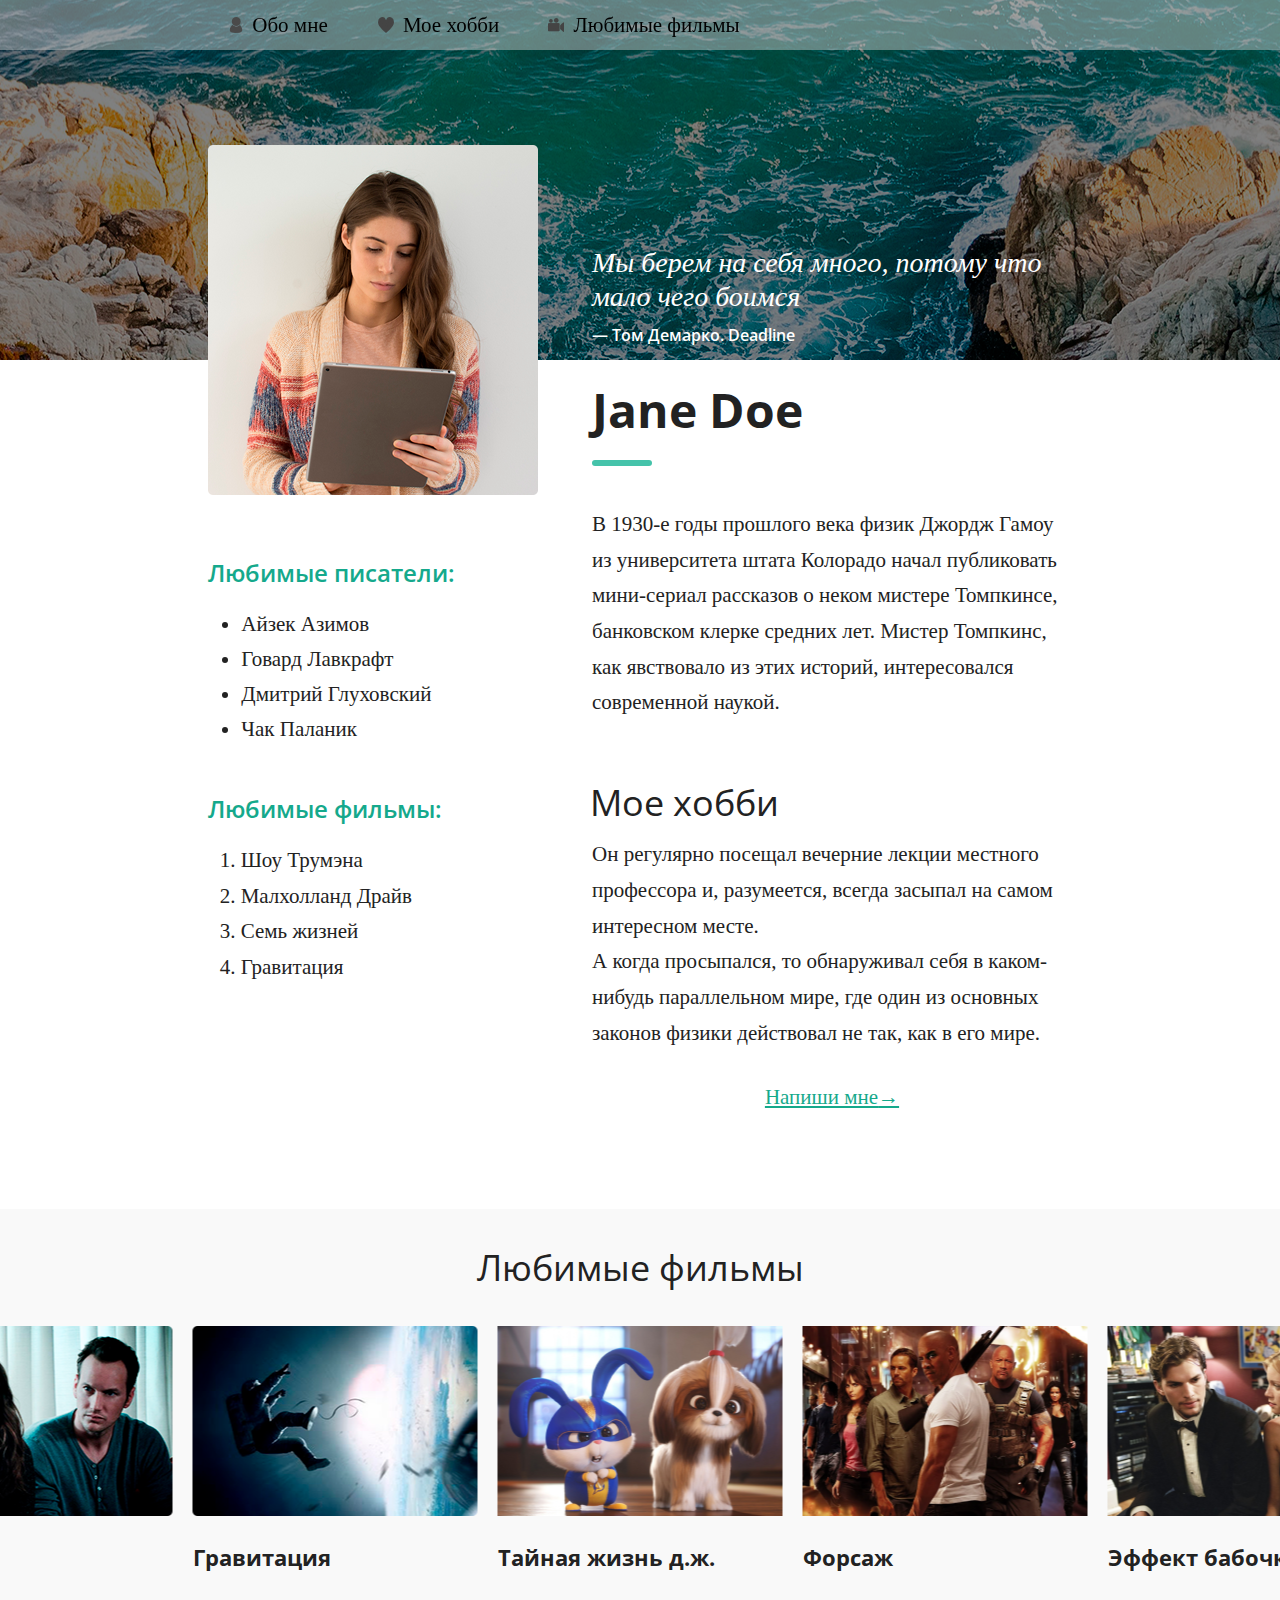
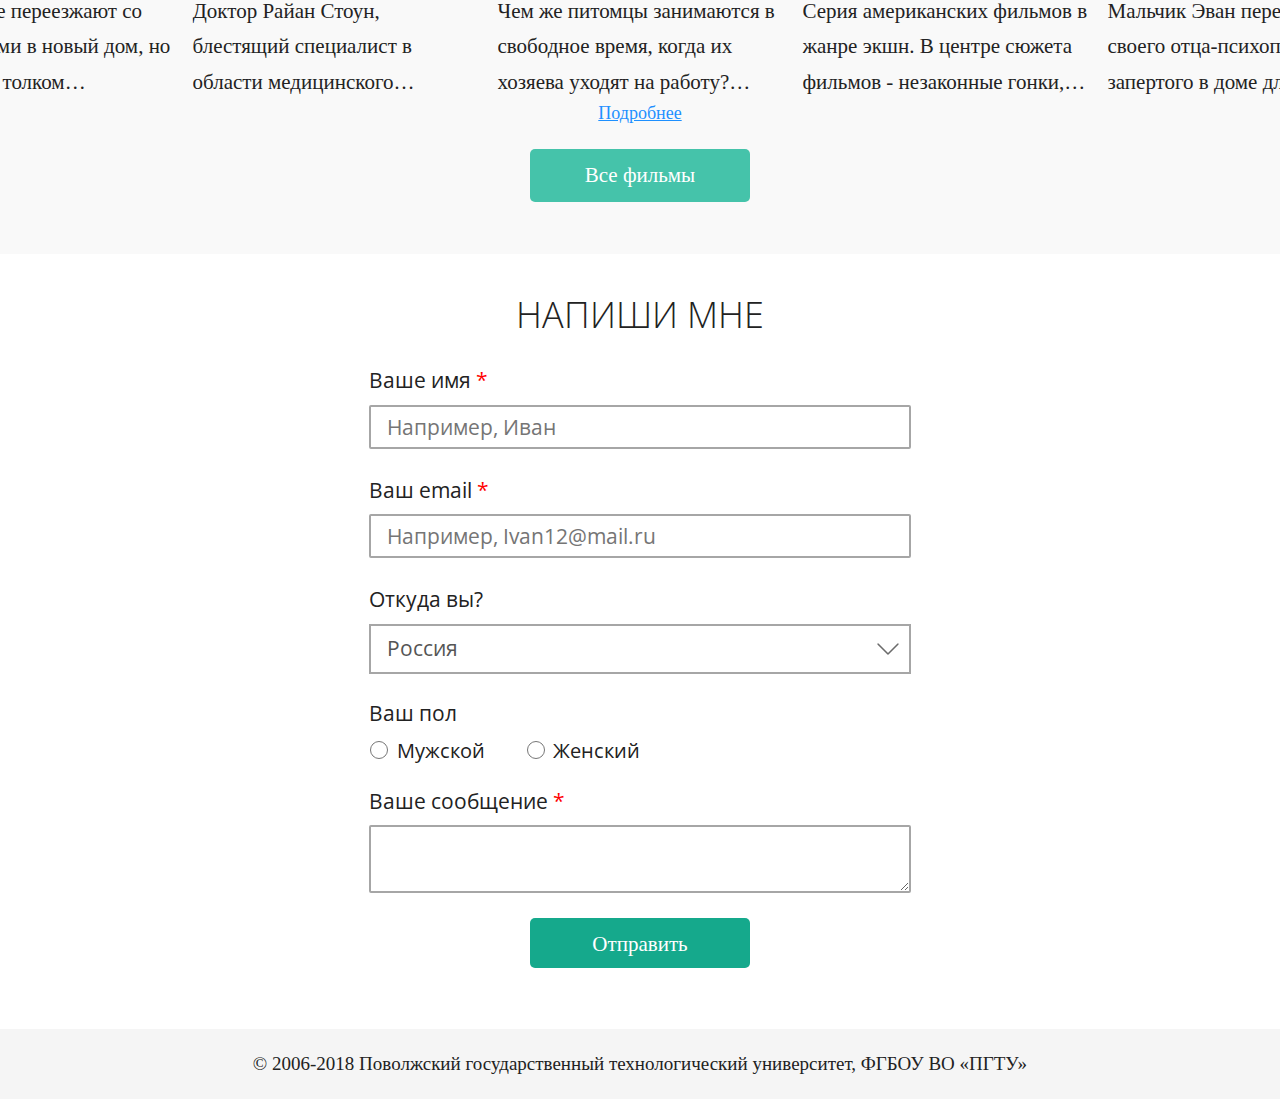
==== commit 43e4a303: "added swipe slider" ====
--- a/lw12/index.html
+++ b/lw12/index.html
@@ -98,7 +98,7 @@
         <div class="loving_movies">
           <div class="carusel" id="carusel">
             <div class="film" id="film1">
-              <img src="img/film1.png">
+              <img class="film_photo" src="img/film1.png">
               <h3 class="film_header">Побег из Шоушенка</h3>
               <p class="film_text film2_text">
                 Успешный банкир Энди Дюфрейн 
@@ -118,7 +118,7 @@
               </p>
             </div>
             <div class="film" id="film2">
-              <img src="img/film2.png">
+              <img class="film_photo" src="img/film2.png">
               <h3 class="film_header">Наркоз</h3>
               <p class="film_text film2_text">
                 Клай Бересфорд вынужден лечь под 
@@ -132,7 +132,7 @@
               </p>
             </div>
             <div class="film" id="film3">
-              <img src="img/film3.png">
+              <img class="film_photo" src="img/film3.png">
               <h3 class="film_header astral">Астрал</h3>
               <p class="film_text film3_text">
                 Джош и Рене переезжают со своими 
@@ -149,7 +149,7 @@
               </p>
             </div>
             <div class="film" id="film4">
-              <img src="img/film4.png">
+              <img class="film_photo" src="img/film4.png">
               <h3 class="film_header">Гравитация</h3>
               <p class="film_text film4_text">
                 Доктор Райан Стоун, блестящий 
@@ -173,7 +173,7 @@
               </p>
             </div>
             <div class="film" id="film5">
-              <img src="img/film5.png">
+              <img class="film_photo" src="img/film5.png">
               <h3 class="film_header">Тайная жизнь д.ж.</h3>
               <p class="film_text film5_text">
                 Чем же питомцы занимаются в 
@@ -192,7 +192,7 @@
               </p>
             </div>
             <div class="film" id="film6">
-              <img src="img/film6.png">
+              <img class="film_photo" src="img/film6.png">
               <h3 class="film_header">Форсаж</h3>
               <p class="film_text film6_text">
                 Серия американских фильмов в 
@@ -209,7 +209,7 @@
               </p>
             </div>
             <div class="film" id="film7">
-              <img src="img/film7.png">
+              <img class="film_photo" src="img/film7.png">
               <h3 class="film_header astral">Эффект бабочки</h3>
               <p class="film_text film7_text">
                 Мальчик Эван перенял от своего 
@@ -228,7 +228,7 @@
               </p>
             </div>
             <div class="film" id="film8">
-              <img src="img/film8.png">
+              <img class="film_photo" src="img/film8.png">
               <h3 class="film_header">Мальчишник в Вегасе</h3>
               <p class="film_text film8_text">
                 Они мечтали устроить незабываемый 
@@ -248,7 +248,7 @@
               </p>
             </div>
             <div class="film" id="film9"> 
-              <img src="img/film9.png">
+              <img class="film_photo" src="img/film9.png">
               <h3 class="film_header">Superнянь</h3>
               <p class="film_text film9_text">
                 Клэр и Марк уезжают на все 
@@ -267,7 +267,7 @@
               </p>
             </div>
             <div class="film" id="film10">
-              <img src="img/film10.png">
+              <img class="film_photo" src="img/film10.png">
               <h3 class="film_header">3м. над уровнем неба</h3>
               <p class="film_text film10_text">
                 История двух молодых людей, 
--- a/lw12/css/main.css
+++ b/lw12/css/main.css
@@ -281,6 +281,12 @@
 {
     display: flex;
     transform: translateX( calc(100% / 2 - 142.5px - 305px * 4 ) );
+    max-height: 372px;
+}
+
+.carusel.auto_height
+{
+    max-height: none;
 }
 
 .arrow_left, .arrow_right
